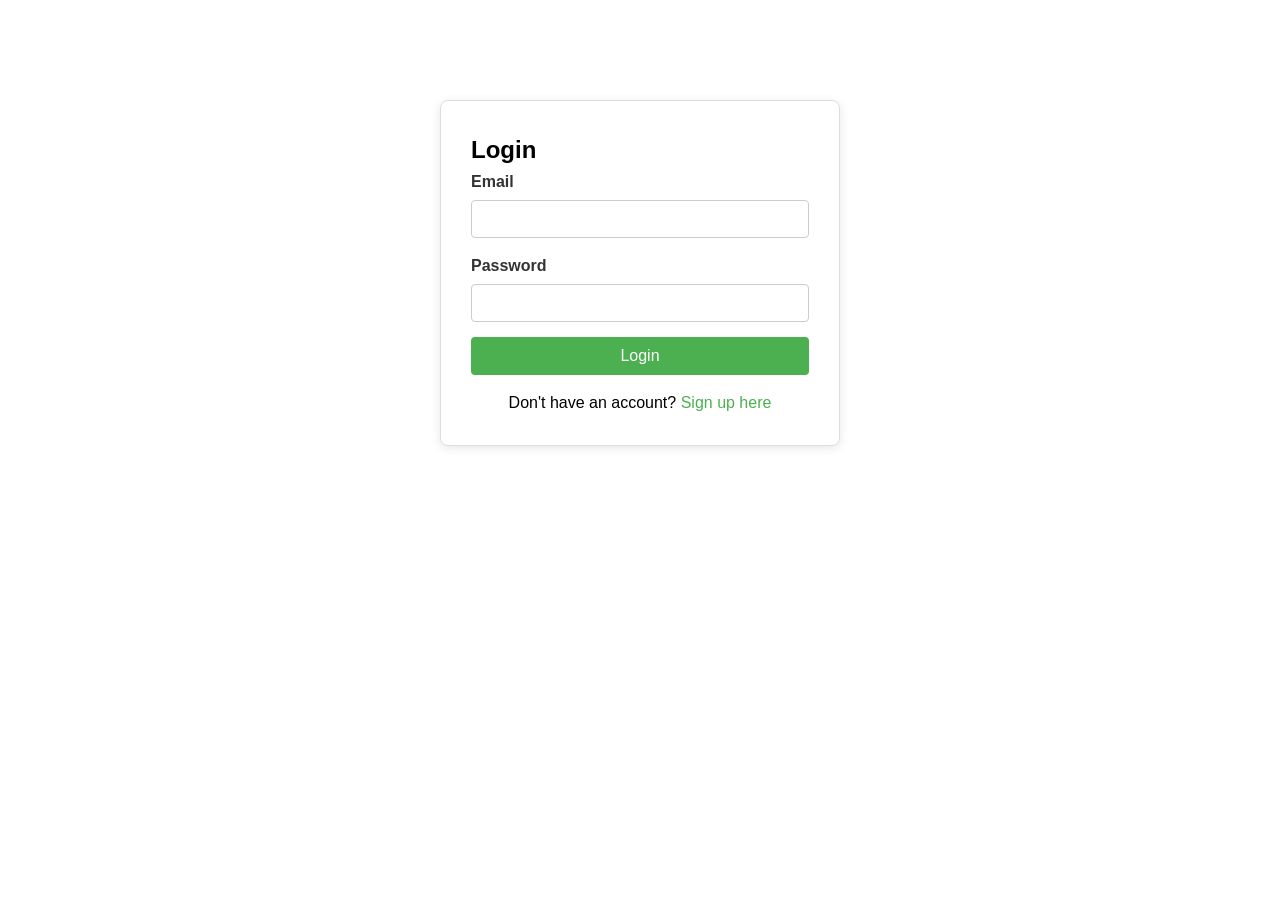
==== restaurant.html @ d6818964 "Add files via upload" ====
<!DOCTYPE html>
<html lang="en">
<head>
    <meta charset="UTF-8">
    <meta name="viewport" content="width=device-width, initial-scale=1.0">
    <title>Havenstone Hotel - Restaurant Reservations</title>
    <link rel="stylesheet" href="styles.css">
    <!-- Google Analytics -->
    <script async src="https://www.googletagmanager.com/gtag/js?id=G-F0HEQLY7K7"></script>
    <script>
      window.dataLayer = window.dataLayer || [];
      function gtag(){dataLayer.push(arguments);}
      gtag('js', new Date());
      gtag('config', 'G-F0HEQLY7K7');
    </script>
</head>
<body>
    <header id="header" >
        <a class="global-logo" href="/">
            <svg xmlns="http://www.w3.org/2000/svg" viewBox="0 0 360 360" width="43" height="43" focusable="false" aria-hidden="true"><path fill="#005A9C" d="M306.8 149.604c-6.578-5.221-16.182-4.111-21.404 2.467-6.468 8.155-12.342 13.063-19.039 15.92-12.35 5.255-22.82 3.034-32.941-6.994-9.918-9.824-19.582-20.53-28.957-30.906-4.586-5.078-9.18-10.164-13.834-15.19-7.952-8.588-15.945-17.14-23.93-25.703l-.704-.754c-17.37-18.59-35.323-37.815-52.641-57.126C99.617 16.001 78.4 8.414 57.987 11.482c-20.862 3.12-37.73 16.471-47.504 37.587-9.418 20.336-6.23 43.444 8.307 60.304 25.575 29.66 47.149 54.184 72.418 77.25 10.333 9.426 22.837 14.444 36.154 14.512 8.638.043 21.658-.932 34.941-9.875 5.816-3.916 11.232-7.943 13.614-14.089 2.425-6.29.161-13.52-5.518-17.598-5.51-3.967-12.74-3.687-17.996.678-.662.551-1.382 1.187-2.17 1.874-8.257 7.23-18.531 16.233-39.478 1.195-19.19-13.784-34.05-31.848-51.267-52.768-5.612-6.816-11.419-13.869-17.624-21.074-6.629-7.689-8.061-18.268-3.738-27.618 3.772-8.137 11.054-18.259 24.38-20.25 10.095-1.518 21.412 2.517 28.168 10.044 17.462 19.48 35.552 38.858 53.048 57.583a7980 7980 0 0 1 24.55 26.364c4.568 4.933 9.078 9.926 13.655 14.995 9.613 10.639 19.548 21.633 30.042 32.034 18.946 18.776 42.495 23.532 66.34 13.385 11.453-4.891 21.294-12.834 30.958-25.015 5.213-6.57 4.111-16.166-2.467-21.396"></path><path fill="#005A9C" d="M330.636 64.983c9.85-4.67 17.598-13.461 18.336-24.125 1.873-18.513-13.368-36.23-35.79-38.968-13.766-1.746-26.54 2.331-35.594 9.833-4.84 4.027-6.146 11.478-1.95 16.734 4.586 5.467 9.876 6.425 18.53 1.67 3.103-1.764 7.766-3.23 12.894-2.874 9.672.67 12.444 9.384 12.173 13.342-.043.585.017 14.08-13.605 13.14l-5.138-.356c-5.721-.39-11.443 4.958-11.867 11.078-.458 6.511 4.306 12.199 10.231 12.614l6.316.433c17.378 1.203 15.563 15.953 15.199 18.31-.34 6.781-11.224 18.284-30.636 5.204-6.586-4.433-53.565-63.44-53.565-63.44-22.26-28.78-60.084-33.849-89.931-12.046a15.15 15.15 0 0 0-6.07 9.96 15.16 15.16 0 0 0 2.756 11.325 15.15 15.15 0 0 0 9.952 6.07 15.11 15.11 0 0 0 11.333-2.755c20.361-14.877 38.51-6.01 47.843 6.06 0 0 50.438 64.874 63.424 71.749 8.426 4.459 17.225 7.036 26.168 7.655 27.449 1.898 44.165-13.224 48.675-33.942 2.958-13.58-5.824-30.55-19.684-36.67M7.656 245.622h18.688q2.971.002 4.884 1.359c1.913 1.357 2.135 2.092 2.59 3.567l16.65 65.151q1.442 5.099 2.718 11.807c.451-2.208.903-4.316 1.359-6.332q.676-3.011 1.614-5.56l19.706-65.066c.452-1.305 1.328-2.448 2.633-3.444q1.952-1.482 4.672-1.482h6.54q2.971.002 4.8 1.312 1.825 1.32 2.59 3.614l19.707 65.151a63 63 0 0 1 1.572 5.398c.479 1.946.946 4 1.401 6.154q.593-3.231 1.232-6.115c.64-2.884.861-3.707 1.317-5.352l16.648-65.236c.394-1.305 1.26-2.448 2.591-3.444q1.992-1.482 4.715-1.482h17.498l-33.468 112.803h-20.216l-22.34-75.004a40 40 0 0 1-.977-3.228 86 86 0 0 1-.892-3.737c-.285 1.305-.594 2.548-.934 3.737s-.652 2.263-.934 3.228l-22.765 75.004H41.124zM212.198 244.348q7.813 0 14.058 2.293c4.162 1.529 7.687 3.614 10.575 6.24 2.888 2.64 5.108 5.721 6.668 9.266 1.556 3.537 2.336 7.313 2.336 11.336q0 5.35-1.147 9.428c-1.147 4.078-1.884 5.097-3.355 7.136a20.6 20.6 0 0 1-5.436 5.181c-2.155 1.413-4.587 2.58-7.305 3.483 12.853 4.363 19.282 13.05 19.282 26.077 0 5.722-1.035 10.75-3.1 15.073-2.07 4.34-4.842 7.977-8.325 10.92s-7.533 5.15-12.147 6.625c-4.618 1.475-9.47 2.208-14.567 2.208q-8.073-.002-14.228-1.868-6.161-1.865-10.788-5.653-4.632-3.776-7.985-9.382-3.358-5.607-5.733-12.996l9.004-3.823q3.565-1.447 6.668-.718c2.065.479 3.525 1.599 4.374 3.352a57 57 0 0 0 3.228 5.39 22.8 22.8 0 0 0 3.865 4.417q2.165 1.92 4.97 3.019c2.804 1.099 4.018 1.104 6.455 1.104q4.5 0 7.857-1.483 3.352-1.495 5.564-3.907a16.4 16.4 0 0 0 3.312-5.483c.734-2.038 1.105-4.077 1.105-6.115 0-2.603-.244-4.981-.722-7.136q-.725-3.23-3.228-5.52-2.507-2.295-7.348-3.568c-4.84-1.273-7.618-1.275-13.166-1.275v-14.525q6.963-.08 11.425-1.274c4.462-1.194 5.309-1.915 7.008-3.351 1.699-1.452 2.857-3.159 3.482-5.143q.934-2.977.935-6.626c0-5.15-1.29-9.034-3.865-11.637q-3.87-3.905-10.83-3.907c-4.135 0-7.591 1.158-10.363 3.483-2.776 2.324-4.703 5.181-5.776 8.579q-1.362 3.902-3.61 5.096-2.254 1.194-6.414.51l-10.787-1.869c.791-5.49 2.293-10.293 4.502-14.401 2.208-4.1 4.98-7.53 8.324-10.27q5.009-4.125 11.425-6.21c4.274-1.382 8.876-2.077 13.803-2.077M335.38 331.074q1.785.001 3.058 1.359l8.919 9.598c-4.077 5.722-9.19 10.078-15.332 13.082q-9.22 4.503-21.873 4.501c-7.645 0-14.525-1.428-20.64-4.293-6.117-2.857-11.314-6.85-15.588-11.97-4.278-5.127-7.56-11.212-9.853-18.27-2.294-7.042-3.44-14.764-3.44-23.142 0-8.44 1.231-16.178 3.695-23.236 2.463-7.043 5.93-13.12 10.405-18.216 4.471-5.097 9.823-9.058 16.054-11.892q9.343-4.25 20.556-4.248c7.587 0 14.298 1.344 20.132 4.04q8.746 4.03 14.61 10.656l-7.475 10.447c-.51.626-1.093 1.19-1.741 1.7q-.978.764-2.761.764c-1.783 0-2.336-.456-3.44-1.36s-2.464-1.899-4.078-2.972-3.64-2.07-6.073-2.973q-3.655-1.358-9.344-1.36-6.202 0-11.297 2.595c-3.398 1.722-6.317 4.247-8.749 7.552-2.436 3.32-4.32 7.367-5.649 12.155-1.332 4.78-1.996 10.232-1.996 16.348 0 6.17.734 11.668 2.209 16.478q2.206 7.215 5.988 12.193c2.517 3.306 5.479 5.83 8.877 7.553q5.096 2.594 10.957 2.594c2.32 0 4.417-.123 6.286-.386a21.2 21.2 0 0 0 5.224-1.359 21.5 21.5 0 0 0 4.544-2.502q2.12-1.53 4.247-3.822a11 11 0 0 1 1.742-1.15 3.9 3.9 0 0 1 1.826-.464"></path></svg>
            <span><span class="visuallyhidden">HAVENSTONE</span> HOTEL </span>
        </a>
        <nav>
            <button class="hamburger" id="hamburger" aria-label="Toggle menu" aria-expanded="false">
                <span class="bar"></span>
                <span class="bar"></span>
                <span class="bar"></span>
            </button>
            <div class="nav-links" id="nav-links">
                <ul>
                    <li><a href="/">Home</a></li>
                    <li><a href="about.html">About Us</a></li>
                    <li class="dropdown">
                        <a href="#services">Services</a>
                        <ul class="dropdown-menu">
                            <li><a href="roombooking.html">Room Booking</a></li>
                            <li><a href="restaurant.html">Restaurant Reservations</a></li>
                            <li><a href="spa.html">Spa and Wellness</a></li>
                            <li><a href="events.html">Event Hosting</a></li>
                        </ul>
                    </li>
                    <li><a href="contact.html">Contact</a></li>
                </ul>
            </div>
            <div id="auth-links">
                <a href="login.html" id="loginLink" class="auth-btn">Login</a>
                <a href="signup.html" id="signupLink" class="auth-btn">Sign Up</a>
                <a href="profile.html" id="profileLink" class="auth-btn" style="display: none;"><i class="la la-user"></i> Profile</a>
                <a href="#" id="logoutLink" class="auth-btn" style="display: none;">Logout</a>
            </div>
        </nav>
        

    </header>
    <section class="restaurant-hero">
        <h1>Experience Culinary Excellence at Havenstone Hotel</h1>
        <p>Reserve your table today and indulge in our exquisite dining experience.</p>
        <a href="#reservation-form" class="btn">Make a Reservation</a>
    </section>

    <!-- Chef's Table Spotlight -->
    <section class="chefs-table">
        <div class="chefs-table-inner">
            <div class="chefs-table-content">
                <span class="chefs-table-badge">Limited Seats</span>
                <h2>The Chef's Table Experience</h2>
                <p>An exclusive 6-seat dining counter steps from our open kitchen. Watch Head Chef Marcus Laurent craft a bespoke 7-course tasting menu paired with hand-selected wines — every evening at 7:30 PM.</p>
                <ul class="chefs-table-highlights">
                    <li><strong>7-Course</strong> Tasting Menu</li>
                    <li><strong>Sommelier</strong> Wine Pairing</li>
                    <li><strong>Meet the Chef</strong> Kitchen Tour</li>
                    <li><strong>6 Seats</strong> Per Evening</li>
                </ul>
                <div class="chefs-table-footer">
                    <span class="chefs-table-price">£125 <small>per person</small></span>
                    <a href="#reservation-form" class="btn-chefs-table">Book Chef's Table</a>
                </div>
            </div>
            <div class="chefs-table-visual">
                <div class="chefs-table-graphic">
                    <span class="chefs-graphic-icon">👨‍🍳</span>
                    <span class="chefs-graphic-text">Chef's Table</span>
                    <span class="chefs-graphic-sub">Nightly at 7:30 PM</span>
                </div>
            </div>
        </div>
    </section>

    <!-- Occasion Selector -->
    <section class="occasion-section">
        <h2>Celebrating Something Special?</h2>
        <p class="occasion-subtitle">Select your occasion and we'll make it unforgettable.</p>

        <div class="occasion-grid">
            <label class="occasion-option">
                <input type="radio" name="occasion" value="birthday">
                <div class="occasion-card">
                    <span class="occasion-icon">🎂</span>
                    <strong>Birthday</strong>
                    <ul class="occasion-perks">
                        <li>Complimentary dessert</li>
                        <li>Balloon table décor</li>
                        <li>Photo keepsake</li>
                    </ul>
                </div>
            </label>

            <label class="occasion-option">
                <input type="radio" name="occasion" value="anniversary">
                <div class="occasion-card">
                    <span class="occasion-icon">💍</span>
                    <strong>Anniversary</strong>
                    <ul class="occasion-perks">
                        <li>Rose petal table setup</li>
                        <li>Sparkling welcome drink</li>
                        <li>Window-side seating</li>
                    </ul>
                </div>
            </label>

            <label class="occasion-option">
                <input type="radio" name="occasion" value="business">
                <div class="occasion-card">
                    <span class="occasion-icon">💼</span>
                    <strong>Business Dinner</strong>
                    <ul class="occasion-perks">
                        <li>Private corner table</li>
                        <li>Priority service</li>
                        <li>Pre-set menu option</li>
                    </ul>
                </div>
            </label>

            <label class="occasion-option">
                <input type="radio" name="occasion" value="date-night">
                <div class="occasion-card">
                    <span class="occasion-icon">🕯️</span>
                    <strong>Date Night</strong>
                    <ul class="occasion-perks">
                        <li>Candlelit ambiance</li>
                        <li>Curated wine pairing</li>
                        <li>Complimentary petit fours</li>
                    </ul>
                </div>
            </label>
        </div>
    </section>

    <!-- Reservation Form -->
    <section class="reservation-section" id="reservation-form">
        <div class="reservation-container">
            <div class="reservation-form-card">
                <div class="form-header">
                    <h2>Reserve Your Table</h2>
                    <p>Fill in the details below to complete your booking.</p>
                </div>

                <!-- Occasion confirmation banner (hidden by default) -->
                <div class="occasion-banner" id="occasionBanner">
                    <span id="occasionBannerIcon"></span>
                    <span id="occasionBannerText"></span>
                    <button type="button" class="occasion-banner-clear" id="clearOccasion" title="Remove occasion">✕</button>
                </div>

                <form id="restaurantForm">
                    <input type="hidden" name="occasion" id="occasionInput" value="">

                    <div class="form-row">
                        <div class="form-group">
                            <label for="fullName">Full Name</label>
                            <input type="text" id="fullName" name="fullName" placeholder="John Doe" required>
                        </div>
                        <div class="form-group">
                            <label for="email">Email</label>
                            <input type="email" id="email" name="email" placeholder="john@example.com" required>
                        </div>
                    </div>

                    <div class="form-row">
                        <div class="form-group">
                            <label for="phone">Phone</label>
                            <input type="tel" id="phone" name="phone" placeholder="+1 234 567 8900" required>
                        </div>
                        <div class="form-group">
                            <label for="guests">Number of Guests</label>
                            <input type="number" id="guests" name="guests" min="1" max="20" value="2" required>
                        </div>
                    </div>

                    <div class="form-row">
                        <div class="form-group">
                            <label for="resDate">Date</label>
                            <input type="date" id="resDate" name="resDate" required>
                        </div>
                        <div class="form-group">
                            <label for="resTime">Preferred Time</label>
                            <select id="resTime" name="resTime" required>
                                <option value="">Select a time</option>
                                <option value="11:30">11:30 AM</option>
                                <option value="12:00">12:00 PM</option>
                                <option value="12:30">12:30 PM</option>
                                <option value="13:00">1:00 PM</option>
                                <option value="18:00">6:00 PM</option>
                                <option value="18:30">6:30 PM</option>
                                <option value="19:00">7:00 PM</option>
                                <option value="19:30">7:30 PM</option>
                                <option value="20:00">8:00 PM</option>
                                <option value="20:30">8:30 PM</option>
                                <option value="21:00">9:00 PM</option>
                            </select>
                        </div>
                    </div>

                    <div class="form-group">
                        <label for="specialRequests">Special Requests</label>
                        <textarea id="specialRequests" name="specialRequests" rows="3" placeholder="Any dietary needs, seating preferences, etc."></textarea>
                    </div>

                    <button type="submit" class="btn-reserve">Confirm Reservation</button>
                </form>
            </div>
        </div>
    </section>

    <!-- Confirmation modal -->
    <div class="confirmation-overlay" id="confirmationOverlay">
        <div class="confirmation-modal">
            <span class="confirmation-icon">✓</span>
            <h3>Reservation Confirmed!</h3>
            <p id="confirmationMessage"></p>
            <button type="button" class="btn-reserve" id="closeConfirmation">Done</button>
        </div>
    </div>

    <script>
    (function () {
        const occasionRadios = document.querySelectorAll('input[name="occasion"]');
        const occasionInput = document.getElementById('occasionInput');
        const banner = document.getElementById('occasionBanner');
        const bannerIcon = document.getElementById('occasionBannerIcon');
        const bannerText = document.getElementById('occasionBannerText');
        const clearBtn = document.getElementById('clearOccasion');
        const form = document.getElementById('restaurantForm');
        const overlay = document.getElementById('confirmationOverlay');
        const confirmMsg = document.getElementById('confirmationMessage');
        const closeBtn = document.getElementById('closeConfirmation');

        const occasionData = {
            birthday:    { icon: '🎂', label: 'Birthday', perks: 'Complimentary dessert, balloon décor & photo keepsake' },
            anniversary: { icon: '💍', label: 'Anniversary', perks: 'Rose petal setup, sparkling drink & window-side seating' },
            business:    { icon: '💼', label: 'Business Dinner', perks: 'Private corner table, priority service & pre-set menu' },
            'date-night':{ icon: '🕯️', label: 'Date Night', perks: 'Candlelit ambiance, wine pairing & petit fours' }
        };

        function showBanner(value) {
            const data = occasionData[value];
            if (!data) return;
            occasionInput.value = value;
            bannerIcon.textContent = data.icon;
            bannerText.textContent = data.label + ' — ' + data.perks;
            banner.classList.add('visible');
        }

        function clearOccasion() {
            occasionInput.value = '';
            banner.classList.remove('visible');
            occasionRadios.forEach(r => r.checked = false);
        }

        occasionRadios.forEach(radio => {
            radio.addEventListener('change', function () {
                showBanner(this.value);
                document.getElementById('reservation-form').scrollIntoView({ behavior: 'smooth' });
            });
        });

        clearBtn.addEventListener('click', clearOccasion);

        // Set min date to today
        const dateInput = document.getElementById('resDate');
        const today = new Date().toISOString().split('T')[0];
        dateInput.setAttribute('min', today);

        form.addEventListener('submit', function (e) {
            e.preventDefault();

            const name = document.getElementById('fullName').value;
            const date = document.getElementById('resDate').value;
            const time = document.getElementById('resTime');
            const timeText = time.options[time.selectedIndex].text;
            const guests = document.getElementById('guests').value;
            const occasion = occasionInput.value;

            let msg = name + ', your table for ' + guests + ' on ' + date + ' at ' + timeText + ' is confirmed.';
            if (occasion && occasionData[occasion]) {
                msg += ' ' + occasionData[occasion].label + ' perks will be prepared for you!';
            }

            confirmMsg.textContent = msg;
            overlay.classList.add('visible');
        });

        closeBtn.addEventListener('click', function () {
            overlay.classList.remove('visible');
            form.reset();
            clearOccasion();
        });
    })();
    </script>
    <script src="nav.js"></script>
    <script src="auth.js"></script>
    <script src="protected.js"></script>

    
    
</body>

</html>
---- styles.css ----
*,nav ul{padding:0}*,header h1{margin:0}#about-hero,#hero{height:60vh;background-size:cover;width:100%}#awards,#cta-banner,#our-values,header{background-color:#282525;text-align:center}#meet-team,#our-story{background-color:#f9f9f9}#about-hero,#awards,#cta-banner,#location h2,#meet-team,#offers h2,#our-values,#testimonials,.offer-card,.team-card,header{text-align:center}#testimonials,#userProfile{background-color:#f5f5f5}*,.testimonial-slide{box-sizing:border-box}body{font-family:Arial,sans-serif;line-height:1.6}header{color:#fff;padding:1rem 2rem;display:flex;align-items:center}.global-logo,.nav-links{display:flex;align-items:center}.global-logo{gap:8px;text-decoration:none;color:#fff;white-space:nowrap}.global-logo span{font-size:1.1rem;font-weight:700}header nav{flex:1;display:flex;align-items:center}.nav-links{flex:1}.global-container,nav ul{display:flex;align-items:center}nav ul{list-style:none}nav ul li{display:inline;margin:0 3rem}nav ul li a{color:#f0e9e9;text-decoration:none}.nav ul li .active,nav ul li a:hover{color:#abdc7a}footer .follow i:hover,footer h4{color:#5be39d}.global-container{gap:10px;max-width:1200px;margin:0 auto;padding:0 20px}.global-container .logo{font-size:1.5rem;font-weight:700;color:#abdc7a}.dropdown{position:relative}.dropdown-menu{display:none;position:absolute;top:100%;left:0;background-color:#262525;min-width:200px;padding:.5rem 0;z-index:1000}#about-hero,.award-card,.booking-form-card,.gallery-carousel,.gallery-slide,.offer-card,.policy-section,.policy-section ul li,.testimonial-card{position:relative}#userProfile,.section-p1{padding:40px 80px}.dropdown-menu li{display:block;margin:0}#hero h1,.contact-info h2,.testimonial-card .stars,section h2,section p{margin-bottom:1rem}.dropdown-menu li a{display:block;padding:.5rem 1rem;white-space:nowrap}.dropdown-menu li a:hover{background-color:#555}.dropdown:hover .dropdown-menu{display:block}section{padding:2rem}#location,.contact-section{padding:60px 80px}section ul{list-style:disc;padding-left:2rem}section ul li{margin-bottom:.5rem}.nav-links #auth-links{display:flex;gap:10px;margin-left:auto}#auth-links{display:flex;gap:4px;align-items:center}#hero{background-image:url('https://images.unsplash.com/photo-1542314831-068cd1dbfeeb?auto=format&fit=crop&w=1920&q=80');background-position:top 35% left 20%;padding:0 80px;display:flex;flex-direction:column;align-items:flex-start;justify-content:center}#hero h1{font-size:3rem;color:#fff}#hero p{font-size:1.5rem;color:#fff;max-width:600px}#video-container{display:flex;justify-content:center;margin-top:20px}.contact-container{display:flex;gap:40px;max-width:1100px;margin:0 auto}.booking-hero,.contact-hero,.policy-hero,.restaurant-hero{background:linear-gradient(135deg,#282525 60%,#abdc7a 100%);padding:80px 40px 60px;text-align:center;color:#fff}.booking-form-card .form-row .form-group,.contact-info,.reservation-form-card .form-row .form-group,.story-text{flex:1}.contact-info h2{font-size:2rem;color:#282525}.contact-info>p{color:#555;margin-bottom:2rem}.info-item{margin-bottom:1.5rem}.attractions ul li,.form-group,.profile-form .form-group{margin-bottom:1.2rem}.info-item h4{color:#282525;margin-bottom:.25rem}.info-item p{color:#555}.contact-form{flex:1;background:#fff;padding:2rem;border-radius:8px;box-shadow:0 2px 10px rgba(0,0,0,.1)}.contact-form h2{font-size:1.5rem;margin-bottom:1.5rem;color:#282525}.form-group label,.profile-form .form-group label{display:block;margin-bottom:.4rem;font-weight:700;color:#333}.form-group input,.form-group textarea,.profile-form .form-group input{width:100%;padding:.7rem;border:1px solid #ccc;border-radius:4px;font-size:1rem;font-family:inherit}.attractions ul,.policy-section ul{padding:0;list-style:none}.form-group input:focus,.form-group textarea:focus{outline:0;border-color:#abdc7a}.btn-submit{background-color:#abdc7a;color:#282525;border:none;padding:.75rem 2rem;font-size:1rem;font-weight:700;border-radius:4px;cursor:pointer;width:100%}.map-wrapper,.offer-card{border-radius:8px;box-shadow:0 2px 10px rgba(0,0,0,.1)}.auth-btn:hover,.btn-submit:hover,.profile-btn:hover{background-color:#96c76a}#location{background-color:#9cde6f;margin-top:20px}#location h2,#offers h2{font-size:2rem;margin-bottom:2rem;color:#282525}.location-container{display:flex;gap:30px;max-width:1100px;margin:0 auto}.map-wrapper{flex:1.2;overflow:hidden}.attractions{flex:0.8}.attractions h3{font-size:1.4rem;margin-bottom:1rem;color:#282525}.attractions ul li{display:flex;align-items:flex-start;gap:12px}.attractions ul li i{font-size:1.5rem;color:#abdc7a;margin-top:2px}.attractions ul li strong{display:block;color:#282525;margin-bottom:2px}.attractions ul li p{color:#555;font-size:.9rem;margin:0}.awards-grid,.offers-grid,.testimonials-grid,.values-grid{display:flex;gap:24px;max-width:1100px;margin:0 auto}.offer-card{flex:1;background:#fff;padding:2rem 1.5rem}.offer-badge{display:inline-block;background:#abdc7a;color:#282525;font-weight:700;font-size:.85rem;padding:4px 12px;border-radius:20px;margin-bottom:1rem}.cta-btn,.offer-btn,.restaurant-hero .btn{display:inline-block;border-radius:4px;text-decoration:none;font-weight:700}.offer-card h3{font-size:1.3rem;margin-bottom:.5rem;color:#282525}.offer-card p{color:#555;font-size:.95rem;margin-bottom:1.5rem}.offer-btn{background:#282525;color:#fff;padding:.6rem 1.5rem}.btn-event-enquire:hover,.counter-btn:hover,.offer-btn:hover,.policy-btn:hover{background:#abdc7a;color:#282525}#cta-banner{color:#fff;padding:60px 20px;margin-top:20px}#cta-banner h2{font-size:2.2rem;margin-bottom:1rem}#cta-banner p{font-size:1.1rem;max-width:600px;margin:0 auto 1.5rem;color:#ccc}.cta-btn,.restaurant-hero .btn{background:#abdc7a;color:#282525;padding:.8rem 2.5rem;font-size:1.1rem}.story-image,.team-card,.value-card{border-radius:12px}.cta-btn:hover,.restaurant-hero .btn:hover{background:#96c76a}#about-hero{background-image:url('https://images.unsplash.com/photo-1566073771259-6a8506099945?auto=format&fit=crop&w=1920&q=80');background-position:center;display:flex;flex-direction:column;align-items:center;justify-content:center}#about-hero::before{content:'';position:absolute;top:0;left:0;width:100%;height:100%;background:rgba(0,0,0,.5)}#about-hero h1,#about-hero p{position:relative;z-index:1;color:#fff}#about-hero h1{font-size:3rem;margin-bottom:1rem}#about-hero p{font-size:1.3rem;max-width:600px}.chefs-table-inner,.story-container{display:flex;gap:40px;max-width:1100px;margin:0 auto;align-items:center}.story-text h2{font-size:2rem;color:#282525;margin-bottom:1rem}.story-text h3{font-size:1.2rem;color:#282525;margin-top:1.5rem;margin-bottom:.5rem}.story-text p{color:#555;line-height:1.8}.story-image{flex:1;overflow:hidden;box-shadow:0 4px 20px rgba(0,0,0,.1)}.team-card,.testimonial-card{box-shadow:0 4px 16px rgba(0,0,0,.08)}.story-image img{width:100%;height:100%;object-fit:cover;display:block}#awards,#our-values{padding:60px 80px;color:#fff}#our-values h2{font-size:2rem;margin-bottom:2.5rem}.value-card{flex:1;background:#333;padding:2rem 1.5rem;transition:transform .3s}.award-card:hover,.team-card:hover,.value-card:hover{transform:translateY(-6px)}.value-card i{font-size:2.5rem;color:#abdc7a;margin-bottom:1rem}.value-card h3{font-size:1.2rem;margin-bottom:.75rem;color:#fff}.value-card p{color:#ccc;font-size:.95rem;line-height:1.7}#meet-team h2,#testimonials h2{font-size:2rem;color:#282525;margin-bottom:.5rem}.section-subtitle{color:#777;font-size:1.05rem;margin-bottom:2.5rem}.team-grid{display:flex;gap:30px;max-width:1100px;margin:0 auto;justify-content:center}.auth-btn,.award-year,.policy-btn{display:inline-block}.award-card,.team-card{flex:1;padding:2rem 1.5rem;transition:transform .3s}.team-card{max-width:340px;background:#fff}.team-card img{width:140px;height:140px;border-radius:50%;object-fit:cover;margin-bottom:1.2rem;border:4px solid #abdc7a}.team-card h3{font-size:1.2rem;color:#282525;margin-bottom:.25rem}.team-card span{display:block;color:#abdc7a;font-weight:700;font-size:.9rem;margin-bottom:1rem}.team-card p{color:#555;font-size:.95rem;line-height:1.7}#awards h2{font-size:2rem;margin-bottom:.5rem}#awards .section-subtitle{color:#aaa}.award-card{background:#333;border-radius:12px}.award-card i{font-size:2.5rem;color:#f5c518;margin-bottom:1rem}.award-card h3{font-size:1.15rem;color:#fff;margin-bottom:.75rem}.award-card p{color:#ccc;font-size:.9rem;line-height:1.6;margin-bottom:1rem}.award-year{background:#abdc7a;color:#282525;font-weight:700;font-size:.8rem;padding:4px 12px;border-radius:20px}.testimonial-card{flex:1;background:#fff;text-align:left}.testimonial-card .stars i{color:#f5c518;font-size:1.2rem}.testimonial-card p{color:#555;font-size:.95rem;line-height:1.8;font-style:italic;margin-bottom:1.5rem}.testimonial-author{border-top:1px solid #eee;padding-top:1rem}.booking-hero h1,.policy-hero h1,.restaurant-hero h1{font-size:2.6rem;margin-bottom:.5rem}.booking-hero p,.policy-hero p{font-size:1.15rem;color:#d4d4d4;max-width:520px;margin:0 auto}.booking-section,.policy-content{padding:60px 20px;background:#f5f5f5}.policy-container{max-width:820px;margin:0 auto}.policy-updated{text-align:center;color:#777;font-size:.95rem;margin-bottom:2.5rem}.policy-updated i{margin-right:4px}.policy-section{background:#fff;border-radius:12px;padding:2rem 2.5rem;margin-bottom:1.5rem;box-shadow:0 2px 10px rgba(0,0,0,.06)}.profile-card,.profile-form{box-shadow:0 2px 10px rgba(0,0,0,.1)}.policy-icon{margin-bottom:.75rem}.policy-icon i{font-size:1.8rem;color:#abdc7a}.policy-section h2{font-size:1.3rem;color:#282525;margin-bottom:1rem}.policy-section p{color:#555;line-height:1.8;margin-bottom:.75rem}.policy-section ul{margin-bottom:1rem}.policy-section ul li{padding-left:1.5rem;margin-bottom:.6rem;color:#555;line-height:1.7}.policy-section ul li::before{content:'';position:absolute;left:0;top:10px;width:8px;height:8px;background:#abdc7a;border-radius:50%}.policy-section a{color:#abdc7a;font-weight:700;text-decoration:none}.policy-section a:hover{text-decoration:underline}.policy-contact .contact-details{background:#f9f9f9;border-radius:8px;padding:1.5rem;margin:1rem 0 1.5rem}.auth-btn.cancel,.profile-btn.cancel{background-color:#999}.policy-contact .contact-details p{margin-bottom:.5rem;color:#333}.policy-contact .contact-details i{color:#abdc7a;margin-right:6px;width:20px;text-align:center}.policy-btn{background:#282525;color:#fff;text-decoration:none;padding:.75rem 2rem;border-radius:6px;font-weight:700;transition:background .3s}.auth-btn,.profile-btn{border-radius:4px;transition:background-color .3s;text-decoration:none;font-weight:700;cursor:pointer}#auth-links{display:flex;gap:10px;align-items:center}.auth-btn{padding:.5rem 1rem;background-color:#abdc7a;color:#282525;border:none}.auth-btn.cancel:hover,.profile-btn.cancel:hover{background-color:#777}#updateMessage,.message.error,.message.success{padding:1rem;margin-top:1rem}.profile-container{max-width:900px;margin:0 auto}.profile-container h2{color:#282525;font-size:2rem;margin-bottom:2rem}.profile-card{background:#fff;border-radius:8px;padding:2rem;margin-bottom:2rem}.profile-card h3,.profile-form h3{color:#282525;font-size:1.3rem;margin-bottom:1.5rem}.profile-info{display:grid;grid-template-columns:1fr 1fr;gap:1.5rem;margin-bottom:1.5rem}.profile-info p{color:#555;font-size:1rem}.profile-info strong{color:#282525;display:block;margin-bottom:.3rem}.profile-btn{display:inline-block;padding:.75rem 1.5rem;background-color:#abdc7a;color:#282525;border:none}.profile-btn.cancel{margin-left:.5rem}.profile-form{background:#fff;border-radius:8px;padding:2rem}.profile-form .form-group input:focus{outline:0;border-color:#abdc7a;box-shadow:0 0 5px rgba(172,220,122,.3)}#updateMessage{border-radius:4px;text-align:center;display:none}#updateMessage.success,.message.success{background-color:#d4edda;color:#155724;border:1px solid #c3e6cb}#updateMessage.success{display:block}#updateMessage.error{display:block;background-color:#f8d7da;color:#721c24;border:1px solid #f5c6cb}.message.success{border-radius:4px}.message.error{background-color:#f8d7da;color:#721c24;border:1px solid #f5c6cb;border-radius:4px}footer{display:flex;flex-wrap:wrap;justify-content:center;background-color:#252523;margin-top:2rem;gap:7rem;align-items:flex-start}footer .col{display:flex;flex-direction:column;align-items:flex-start}footer h4{font-size:17px;margin:0 0 8px}footer p{font-size:13px;margin:0 0 8px;color:#fff}footer a{font-size:17px;text-decoration:none;color:#fff;margin-bottom:10px}footer .follow{margin-top:20px}footer .follow i{color:#a6e6e8;cursor:pointer;font-size:25px}footer .copyright{width:100%;display:flex;font-size:14px;justify-content:center;margin-bottom:0}.booking-container,.reservation-container{max-width:720px;margin:0 auto}.booking-form-card{background:#fff;border-radius:16px;box-shadow:0 8px 30px rgba(0,0,0,.08);padding:2.5rem 2.5rem 2rem;margin-top:-50px;z-index:1}.form-header,.reservation-form-card .form-header{text-align:center;margin-bottom:2rem}.form-header h2,.reservation-form-card .form-header h2{font-size:1.7rem;color:#282525;margin-bottom:.3rem}.form-header p,.reservation-form-card .form-header p{color:#777;font-size:.95rem}.booking-form-card .form-row,.reservation-form-card .form-row{display:flex;gap:20px;margin-bottom:0}.booking-form-card .form-group,.reservation-form-card .form-group{margin-bottom:1.4rem}.booking-form-card .form-group label,.reservation-form-card .form-group label{display:block;margin-bottom:.4rem;font-weight:600;color:#333;font-size:.92rem}.booking-form-card .form-group input[type=date],.booking-form-card .form-group textarea,.reservation-form-card .form-group input,.reservation-form-card .form-group select,.reservation-form-card .form-group textarea{width:100%;padding:.7rem .9rem;border:2px solid #e0e0e0;border-radius:8px;font-size:1rem;font-family:inherit;transition:border-color .2s;background:#fafafa}.booking-form-card .form-group input[type=date]:focus,.booking-form-card .form-group textarea:focus,.reservation-form-card .form-group input:focus,.reservation-form-card .form-group select:focus,.reservation-form-card .form-group textarea:focus{outline:0;border-color:#abdc7a;background:#fff}.counter{display:flex;align-items:center;gap:0;border:2px solid #e0e0e0;border-radius:8px;overflow:hidden;background:#fafafa;width:fit-content}.counter input{width:50px;text-align:center;border:none;font-size:1.05rem;font-weight:600;background:0 0;-moz-appearance:textfield;appearance:textfield}.counter input::-webkit-inner-spin-button,.counter input::-webkit-outer-spin-button{-webkit-appearance:none;margin:0}.counter-btn{width:40px;height:40px;border:none;background:0 0;font-size:1.3rem;color:#282525;cursor:pointer;transition:background .15s;display:flex;align-items:center;justify-content:center}.room-selector{display:flex;gap:14px}.room-option{flex:1;cursor:pointer}.occasion-option input[type=radio],.room-option input[type=radio]{display:none}.room-card{display:flex;flex-direction:column;align-items:center;gap:6px;padding:1.1rem .8rem;border:2px solid #e0e0e0;border-radius:12px;text-align:center;transition:border-color .2s,box-shadow .2s,transform .15s;background:#fafafa}.room-card .room-icon{font-size:2rem}.room-card strong{font-size:.95rem;color:#282525}.room-price{font-size:.82rem;color:#777}.room-option input[type=radio]:checked+.room-card{border-color:#abdc7a;box-shadow:0 0 0 3px rgba(171,220,122,.3);background:#f4ffe6;transform:translateY(-2px)}.booking-summary{background:#f9f9f9;border:1px solid #eaeaea;border-radius:10px;padding:1.2rem 1.4rem;margin-bottom:1.5rem}.summary-row{display:flex;justify-content:space-between;padding:.4rem 0;font-size:.95rem;color:#555}.summary-row.total{border-top:2px solid #e0e0e0;margin-top:.5rem;padding-top:.7rem;font-weight:700;font-size:1.1rem;color:#282525}.filter-btn.active,.filter-btn:hover,.gallery-dot:hover,.spa-btn-secondary:hover,.t-dot:hover{border-color:#abdc7a}.btn-book,.btn-reserve{width:100%;padding:.9rem;background:linear-gradient(135deg,#abdc7a,#82c44e);color:#282525;border:none;border-radius:10px;font-size:1.1rem;font-weight:700;cursor:pointer;transition:transform .15s,box-shadow .2s}.btn-book:hover,.btn-reserve:hover{transform:translateY(-2px);box-shadow:0 6px 20px rgba(130,196,78,.35)}.gallery-section{padding:60px 20px 40px;background:#fff;text-align:center}.amenities-section h2,.faq-section h2,.gallery-section h2,.spa-treatments h2{font-size:2rem;color:#282525;margin-bottom:.3rem}.gallery-subtitle,.treatments-subtitle{color:#777;font-size:1rem;margin-bottom:2rem}.gallery-carousel{max-width:900px;margin:0 auto;display:flex;align-items:center;gap:12px}.gallery-viewport{flex:1;overflow:hidden;border-radius:14px;box-shadow:0 6px 24px rgba(0,0,0,.12)}.gallery-track{display:flex;transition:transform .45s cubic-bezier(.4, 0, .2, 1);touch-action:pan-y;cursor:grab}.gallery-track:active,.testimonials-track:active{cursor:grabbing}.gallery-slide{min-width:100%}.gallery-slide img{width:100%;height:420px;object-fit:cover;display:block}.slide-caption{position:absolute;bottom:0;left:0;right:0;padding:14px 20px;background:linear-gradient(transparent,rgba(0,0,0,.65));color:#fff;font-size:1rem;font-weight:600;text-align:left}.gallery-arrow{width:44px;height:44px;border:none;border-radius:50%;background:#282525;color:#fff;font-size:1.2rem;cursor:pointer;display:flex;align-items:center;justify-content:center;flex-shrink:0;transition:background .2s,transform .15s;box-shadow:0 2px 8px rgba(0,0,0,.15)}.gallery-arrow:hover{background:#abdc7a;color:#282525;transform:scale(1.1)}.gallery-dots{display:flex;justify-content:center;gap:10px;margin-top:1.2rem}.gallery-dot{width:10px;height:10px;border-radius:50%;border:2px solid #ccc;background:0 0;cursor:pointer;padding:0;transition:.25s}.gallery-dot.active,.t-dot.active{background:#abdc7a;border-color:#abdc7a;transform:scale(1.3)}.spa-hero{position:relative;min-height:85vh;background:url('https://images.unsplash.com/photo-1544161515-4ab6ce6db874?w=1600&q=80') center/cover no-repeat;display:flex;align-items:center;justify-content:center}.spa-hero::before{content:'';position:absolute;inset:0;background:linear-gradient(135deg,rgba(20,30,20,.72) 0,rgba(40,37,37,.55) 50%,rgba(80,120,50,.3) 100%)}.spa-hero-overlay{position:relative;z-index:1;text-align:center;max-width:720px;padding:40px 24px}.spa-hero-badge{display:inline-block;background:rgba(171,220,122,.2);border:1px solid rgba(171,220,122,.5);color:#abdc7a;font-size:.85rem;font-weight:600;letter-spacing:2px;text-transform:uppercase;padding:6px 20px;border-radius:30px;margin-bottom:1.5rem}.spa-hero-overlay h1{font-size:3.2rem;color:#fff;line-height:1.15;margin-bottom:1.2rem;letter-spacing:-.5px}.spa-hero-overlay p{font-size:1.1rem;color:rgba(255,255,255,.85);line-height:1.7;margin-bottom:2rem}.spa-hero-actions{display:flex;gap:16px;justify-content:center;flex-wrap:wrap;margin-bottom:2.5rem}.spa-btn-primary,.spa-btn-secondary{display:inline-block;padding:.85rem 2.2rem;font-size:1rem;border-radius:8px;text-decoration:none}.spa-btn-primary{background:linear-gradient(135deg,#abdc7a,#82c44e);color:#282525;font-weight:700;transition:transform .2s,box-shadow .2s}.spa-btn-primary:hover{transform:translateY(-2px);box-shadow:0 6px 20px rgba(130,196,78,.4)}.spa-btn-secondary{background:0 0;color:#fff;font-weight:600;border:2px solid rgba(255,255,255,.4);transition:border-color .2s,background .2s}.spa-btn-secondary:hover{background:rgba(171,220,122,.1);color:#abdc7a}.spa-hero-stats{display:flex;justify-content:center;gap:40px}.spa-stat{display:flex;flex-direction:column;align-items:center}.spa-stat strong{font-size:1.5rem;color:#abdc7a}.spa-stat span{font-size:.82rem;color:rgba(255,255,255,.7);margin-top:2px}.spa-treatments{padding:70px 20px;background:#f9f9f6;text-align:center}.treatments-filter{display:flex;justify-content:center;gap:10px;flex-wrap:wrap;margin-bottom:2.5rem}.filter-btn{background:#fff;border:2px solid #e0e0e0;padding:.5rem 1.4rem;border-radius:30px;font-size:.9rem;font-weight:600;color:#555;cursor:pointer;font-family:inherit;transition:.25s}.filter-btn:hover{color:#282525}.filter-btn.active{background:#abdc7a;color:#282525}.treatments-grid{display:grid;grid-template-columns:repeat(4,1fr);gap:24px;max-width:1140px;margin:0 auto}.treatment-card{background:#fff;border-radius:14px;overflow:hidden;box-shadow:0 2px 14px rgba(0,0,0,.06);transition:transform .3s,box-shadow .3s,opacity .3s;display:flex;flex-direction:column;text-align:left}.treatment-duration,.treatment-tag{border-radius:20px;position:absolute}.treatment-card:hover{transform:translateY(-6px);box-shadow:0 10px 30px rgba(0,0,0,.12)}.treatment-img{position:relative;overflow:hidden}.treatment-img img{width:100%;height:200px;object-fit:cover;display:block;transition:transform .4s}.treatment-card:hover .treatment-img img{transform:scale(1.06)}.treatment-tag{top:12px;left:12px;background:#abdc7a;color:#282525;font-size:.72rem;font-weight:700;text-transform:uppercase;letter-spacing:1px;padding:4px 12px}.treatment-duration{top:12px;right:12px;background:rgba(0,0,0,.55);color:#fff;font-size:.75rem;font-weight:600;padding:4px 10px}.treatment-body{padding:1.2rem 1.2rem 1rem;flex:1;display:flex;flex-direction:column}.treatment-body h3{font-size:1.05rem;color:#282525;margin-bottom:.4rem}.treatment-body p{font-size:.88rem;color:#666;line-height:1.5;flex:1;margin-bottom:1rem}.treatment-footer{display:flex;justify-content:space-between;align-items:center}.treatment-price{font-size:1.3rem;font-weight:700;color:#282525}.treatment-book{display:inline-block;background:#282525;color:#fff;text-decoration:none;padding:.45rem 1.1rem;font-size:.82rem;font-weight:600;border-radius:6px;transition:background .2s,transform .15s}.treatment-book:hover{background:#abdc7a;color:#282525;transform:translateY(-1px)}@media (max-width:900px){.treatments-grid{grid-template-columns:repeat(2,1fr)}}@media (max-width:500px){.treatments-grid{grid-template-columns:1fr;max-width:380px}}.spa-testimonials{padding:70px 20px;background:#282525;text-align:center;overflow:hidden}.spa-testimonials h2{font-size:2rem;color:#fff;margin-bottom:.3rem}.testimonials-subtitle{color:rgba(255,255,255,.6);font-size:1rem;margin-bottom:2.5rem}.testimonials-carousel{position:relative;max-width:680px;margin:0 auto;display:flex;align-items:center;gap:12px}.testimonials-viewport{flex:1;overflow:hidden;border-radius:16px}.testimonials-track{display:flex;transition:transform .5s cubic-bezier(.4, 0, .2, 1);touch-action:pan-y;cursor:grab}.testimonial-slide{min-width:100%;padding:0 8px}.testimonial-card{background:linear-gradient(135deg,#333,#3a3a3a);border-radius:16px;padding:2.2rem 2rem;border:1px solid rgba(171,220,122,.15);transition:border-color .3s}.amenity-item:hover .amenity-icon,.author-avatar{background:linear-gradient(135deg,#abdc7a,#82c44e)}.testimonial-card:hover{border-color:rgba(171,220,122,.4)}.testimonial-stars{font-size:1.3rem;color:#f5c518;margin-bottom:1rem;letter-spacing:3px}.chefs-table-badge,.pricing-popular{letter-spacing:.08em;text-transform:uppercase}.testimonial-text{color:rgba(255,255,255,.85);font-size:1.02rem;line-height:1.75;font-style:italic;margin-bottom:1.5rem}.testimonial-author{display:flex;align-items:center;gap:12px;justify-content:center}.author-avatar{width:44px;height:44px;border-radius:50%;color:#282525;font-weight:700;font-size:.9rem;display:flex;align-items:center;justify-content:center;flex-shrink:0}.testimonial-author strong{display:block;color:#fff;font-size:.95rem}.restaurant-hero p{font-size:1.15rem;color:#d4d4d4;max-width:560px;margin:0 auto 1.5rem}.occasion-section{padding:60px 20px;text-align:center;background:#f5f5f5}.event-showcase h2,.occasion-section h2{font-size:2rem;color:#282525;margin-bottom:.4rem}.amenities-subtitle,.faq-subtitle,.occasion-subtitle{color:#777;font-size:1rem;margin-bottom:2.5rem}.occasion-grid{display:flex;gap:20px;max-width:1100px;margin:0 auto;justify-content:center;flex-wrap:wrap}.occasion-option{flex:1 1 220px;max-width:260px;cursor:pointer}.occasion-card{background:#fff;border:2px solid #e0e0e0;border-radius:14px;padding:2rem 1.2rem 1.5rem;text-align:center;transition:border-color .25s,box-shadow .25s,transform .2s}.occasion-card:hover{border-color:#abdc7a;transform:translateY(-3px);box-shadow:0 6px 20px rgba(0,0,0,.08)}.occasion-option input[type=radio]:checked+.occasion-card{border-color:#abdc7a;box-shadow:0 0 0 3px rgba(171,220,122,.35);background:#f4ffe6;transform:translateY(-3px)}.occasion-icon{font-size:2.4rem;display:block;margin-bottom:.6rem}.occasion-card strong{display:block;font-size:1.1rem;color:#282525;margin-bottom:.8rem}.occasion-perks{list-style:none;padding:0;margin:0;text-align:left}.occasion-perks li{position:relative;padding-left:1.4rem;margin-bottom:.45rem;font-size:.88rem;color:#555}.event-card-features li::before,.occasion-perks li::before{content:"✓";position:absolute;left:0;color:#82c44e;font-weight:700}.chefs-table{padding:60px 20px;background:#282525}.chefs-table-content{flex:1.2}.chefs-table-badge{display:inline-block;background:#abdc7a;color:#282525;font-weight:700;font-size:.8rem;padding:5px 14px;border-radius:20px;margin-bottom:1rem}.chefs-table-content h2{font-size:2rem;color:#fff;margin-bottom:.75rem}.chefs-table-content>p{color:#bbb;font-size:1rem;line-height:1.7;margin-bottom:1.5rem}.chefs-table-highlights{list-style:none;padding:0;display:flex;flex-wrap:wrap;gap:12px;margin-bottom:1.8rem}.chefs-table-highlights li{background:rgba(171,220,122,.1);border:1px solid rgba(171,220,122,.25);border-radius:8px;padding:10px 16px;font-size:.88rem;color:#ddd}.chefs-table-highlights li strong{display:block;color:#abdc7a;font-size:.95rem;margin-bottom:2px}.chefs-table-footer{display:flex;align-items:center;gap:24px}.chefs-table-price{font-size:1.6rem;font-weight:700;color:#fff}.chefs-table-price small,.pricing-price small{font-size:.85rem;font-weight:400;color:#999}.btn-chefs-table{display:inline-block;background:#abdc7a;color:#282525;text-decoration:none;padding:.75rem 2rem;font-size:1rem;font-weight:700;border-radius:8px;transition:transform .15s,box-shadow .2s}.btn-chefs-table:hover{transform:translateY(-2px);box-shadow:0 6px 20px rgba(171,220,122,.3)}.chefs-table-visual{flex:0.8;display:flex;align-items:center;justify-content:center}.chefs-table-graphic{width:260px;height:260px;border-radius:50%;background:linear-gradient(135deg,rgba(171,220,122,.15),rgba(171,220,122,.05));border:2px solid rgba(171,220,122,.2);display:flex;flex-direction:column;align-items:center;justify-content:center;text-align:center}.chefs-graphic-icon{font-size:3.5rem;margin-bottom:.5rem}.chefs-graphic-text{color:#fff;font-weight:700;font-size:1.2rem}.chefs-graphic-sub{color:#abdc7a;font-size:.85rem;margin-top:.2rem}.reservation-section{padding:60px 20px;background:#fff}.reservation-form-card{background:#fff;border-radius:16px;box-shadow:0 8px 30px rgba(0,0,0,.08);padding:2.5rem}.occasion-banner{display:none;align-items:center;gap:10px;background:#f4ffe6;border:1px solid #abdc7a;border-radius:10px;padding:.75rem 1rem;margin-bottom:1.5rem;font-size:.92rem;color:#333}.confirmation-overlay.visible,.occasion-banner.visible{display:flex}.occasion-banner span:first-child{font-size:1.4rem;flex-shrink:0}.occasion-banner-clear{margin-left:auto;background:0 0;border:none;font-size:1.1rem;cursor:pointer;color:#888;padding:2px 6px;border-radius:4px}.occasion-banner-clear:hover{background:#e0e0e0;color:#333}.confirmation-overlay{display:none;position:fixed;inset:0;background:rgba(0,0,0,.5);z-index:2000;align-items:center;justify-content:center}.confirmation-modal{background:#fff;border-radius:16px;padding:2.5rem 2rem;text-align:center;max-width:440px;width:90%;box-shadow:0 12px 40px rgba(0,0,0,.15);animation:.3s modalPop}.amenity-item,.event-card{box-shadow:0 2px 12px rgba(0,0,0,.06)}@keyframes modalPop{from{transform:scale(.9);opacity:0}to{transform:scale(1);opacity:1}}.confirmation-icon{display:inline-flex;align-items:center;justify-content:center;width:60px;height:60px;border-radius:50%;background:#abdc7a;color:#282525;font-size:1.8rem;font-weight:700;margin-bottom:1rem}.confirmation-modal h3{font-size:1.5rem;color:#282525;margin-bottom:.5rem}.confirmation-modal p{color:#555;margin-bottom:1.5rem;line-height:1.5}.confirmation-modal .btn-reserve{width:auto;padding:.7rem 2.5rem}.event-showcase{padding:60px 80px;background:#f5f5f5;text-align:center}.event-showcase-subtitle{color:#777;font-size:1rem;max-width:600px;margin:0 auto 2.5rem}.event-showcase-grid{display:grid;grid-template-columns:repeat(3,1fr);gap:24px;max-width:1100px;margin:0 auto}.event-card{background:#fff;border-radius:14px;padding:2rem 1.5rem 1.5rem;text-align:left;border:2px solid transparent;transition:border-color .25s,transform .2s,box-shadow .25s;display:flex;flex-direction:column}.btn-event-enquire,.pricing-section{background:#282525;text-align:center}.event-card:hover{border-color:#abdc7a;transform:translateY(-4px);box-shadow:0 8px 24px rgba(0,0,0,.1)}.event-card-icon{font-size:2.4rem;margin-bottom:.8rem}.event-card h3{font-size:1.25rem;color:#282525;margin-bottom:.5rem}.event-card>p{color:#555;font-size:.92rem;line-height:1.6;margin-bottom:1rem}.event-card-features,.pricing-features{list-style:none;padding:0;margin:0 0 1.5rem;flex:1}.event-card-features li{position:relative;padding-left:1.4rem;margin-bottom:.4rem;font-size:.85rem;color:#555}.btn-event-enquire{display:inline-block;color:#fff;text-decoration:none;padding:.6rem 1.5rem;border-radius:6px;font-weight:600;font-size:.92rem;transition:background .2s;align-self:flex-start}.pricing-section{padding:60px 80px}.pricing-section h2{font-size:2rem;color:#fff;margin-bottom:.4rem}.pricing-subtitle{color:#aaa;font-size:1rem;max-width:560px;margin:0 auto 2.5rem}.pricing-grid{display:flex;gap:24px;max-width:1100px;margin:0 auto;align-items:stretch}.pricing-card{flex:1;background:#333;border-radius:14px;padding:2rem 1.5rem 1.8rem;text-align:left;border:2px solid #444;display:flex;flex-direction:column;position:relative;transition:transform .25s,box-shadow .25s}.btn-pricing,.pricing-badge{display:inline-block;font-weight:700}.pricing-card:hover{transform:translateY(-4px);box-shadow:0 8px 30px rgba(0,0,0,.3)}.pricing-card.featured{border-color:#abdc7a;background:#3a3a3a}.pricing-popular{position:absolute;top:-13px;left:50%;transform:translateX(-50%);background:#abdc7a;color:#282525;font-weight:700;font-size:.78rem;padding:4px 16px;border-radius:20px;white-space:nowrap}.pricing-badge{font-size:.85rem;text-transform:uppercase;letter-spacing:.06em;padding:4px 14px;border-radius:6px;margin-bottom:1rem;width:fit-content}.pricing-badge.bronze{background:rgba(205,127,50,.15);color:#cd7f32;border:1px solid rgba(205,127,50,.3)}.pricing-badge.silver{background:rgba(192,192,192,.15);color:silver;border:1px solid rgba(192,192,192,.3)}.pricing-badge.gold{background:rgba(255,215,0,.15);color:gold;border:1px solid rgba(255,215,0,.3)}.pricing-price{font-size:2rem;font-weight:700;color:#fff;margin-bottom:.5rem}.pricing-desc{color:#aaa;font-size:.9rem;line-height:1.6;margin-bottom:1.2rem}.pricing-features li{position:relative;padding-left:1.6rem;margin-bottom:.55rem;font-size:.88rem}.pricing-features li.included{color:#ddd}.pricing-features li.not-included{color:#666;text-decoration:line-through}.pricing-features li.included::before{content:"✓";position:absolute;left:0;color:#abdc7a;font-weight:700}.pricing-features li.not-included::before{content:"✗";position:absolute;left:0;color:#666;font-weight:700}.btn-pricing{text-decoration:none;padding:.7rem 1.8rem;border-radius:8px;font-size:.95rem;text-align:center;transition:transform .15s,box-shadow .2s;background:#abdc7a;color:#282525;align-self:stretch}.t-dot,.testimonial-arrow{background:0 0;cursor:pointer;transition:.25s}.btn-pricing:hover{transform:translateY(-2px);box-shadow:0 6px 18px rgba(171,220,122,.3)}@media (max-width:900px){.event-showcase,.pricing-section{padding:40px 20px}.event-showcase-grid{grid-template-columns:repeat(2,1fr)}.pricing-grid{flex-direction:column;max-width:420px}}.testimonial-author span{font-size:.8rem;color:#abdc7a}.testimonial-arrow{width:42px;height:42px;border:2px solid rgba(255,255,255,.25);border-radius:50%;color:#fff;font-size:1.1rem;display:flex;align-items:center;justify-content:center;flex-shrink:0}.testimonial-arrow:hover{border-color:#abdc7a;background:#abdc7a;color:#282525;transform:scale(1.1)}.testimonial-dots{display:flex;justify-content:center;gap:10px;margin-top:1.5rem}.t-dot{width:10px;height:10px;border-radius:50%;border:2px solid rgba(255,255,255,.3);padding:0}.amenities-section{padding:60px 20px;background:#f9f9f6;text-align:center}.amenities-grid{display:grid;grid-template-columns:repeat(4,1fr);gap:24px;max-width:1000px;margin:0 auto}.amenity-item{background:#fff;border-radius:14px;padding:2rem 1.2rem 1.6rem;text-align:center;transition:transform .25s,box-shadow .25s;cursor:default}.amenity-item:hover{transform:translateY(-6px);box-shadow:0 8px 28px rgba(0,0,0,.1)}.amenity-icon{width:60px;height:60px;margin:0 auto 1rem;border-radius:50%;background:linear-gradient(135deg,#eafad1,#d0f0a0);display:flex;align-items:center;justify-content:center;transition:background .3s}.amenity-icon i{font-size:1.6rem;color:#3a6e10}.amenity-item:hover .amenity-icon i{color:#fff}.amenity-item h4{font-size:1rem;color:#282525;margin-bottom:.3rem}.amenity-item p{font-size:.85rem;color:#777;margin:0;line-height:1.4}@media (max-width:768px){.contact-container,.location-container,.offers-grid,.story-container,.values-grid{flex-direction:column}#awards,#our-values{padding:40px 20px}#about-hero h1,.policy-hero h1{font-size:2rem}.awards-grid,.team-grid,.testimonials-grid{flex-direction:column;align-items:center}.team-card{max-width:100%}#userProfile{padding:20px}.profile-info{grid-template-columns:1fr}#auth-links{flex-direction:column;width:100%}.auth-btn,.profile-btn{width:100%;text-align:center}.profile-btn.cancel{margin-left:0;margin-top:.5rem}.policy-section{padding:1.5rem}footer{flex-direction:column;align-items:center;gap:2rem;padding:2rem 1rem;text-align:center}footer .col{align-items:center}.chefs-table-inner{flex-direction:column;text-align:center}.chefs-table-highlights{justify-content:center}.chefs-table-footer{justify-content:center;flex-direction:column;gap:14px}.chefs-table-graphic{width:200px;height:200px}.chefs-graphic-icon{font-size:2.5rem}.amenities-grid{grid-template-columns:repeat(2,1fr);gap:16px}}@media (max-width:480px){.amenities-grid{grid-template-columns:1fr 1fr;gap:12px}.amenity-item{padding:1.4rem .8rem 1.2rem}}.faq-section{padding:60px 20px;background:#fff;text-align:center}.faq-accordion{max-width:760px;margin:0 auto;text-align:left}.faq-item{border-bottom:1px solid #e8e8e8}.faq-question,.hamburger{background:0 0;border:none;cursor:pointer}.faq-item:first-child{border-top:1px solid #e8e8e8}.faq-question{width:100%;display:flex;justify-content:space-between;align-items:center;padding:1.2rem .5rem;font-size:1.05rem;font-weight:600;color:#282525;font-family:inherit;transition:color .2s}.faq-question:hover{color:#5ba81a}.faq-icon{font-size:1.5rem;font-weight:300;line-height:1;transition:transform .3s;color:#abdc7a;flex-shrink:0;margin-left:1rem}.faq-item.open .faq-icon{transform:rotate(45deg)}.faq-answer{max-height:0;overflow:hidden;transition:max-height .35s,padding .35s;padding:0 .5rem}.faq-item.open .faq-answer{max-height:300px;padding:0 .5rem 1.2rem}.faq-answer p{color:#555;font-size:.95rem;line-height:1.7;margin:0}@media (max-width:600px){.booking-hero,.restaurant-hero{padding:60px 20px 40px}.booking-hero h1,.restaurant-hero h1{font-size:1.8rem}.booking-form-card{padding:1.5rem;margin-top:-30px}.booking-form-card .form-row,.reservation-form-card .form-row{flex-direction:column;gap:0}.room-selector{flex-direction:column}.gallery-slide img{height:260px}.gallery-arrow{width:36px;height:36px;font-size:1rem}.gallery-carousel,.testimonials-carousel{gap:6px}.spa-hero{min-height:70vh}.spa-hero-overlay h1{font-size:2rem}.spa-hero-overlay p{font-size:.95rem}.spa-hero-stats{gap:24px}.spa-stat strong{font-size:1.2rem}.occasion-grid{flex-direction:column;align-items:center}.occasion-option{max-width:100%}.reservation-form-card{padding:1.5rem}.event-showcase-grid{grid-template-columns:1fr}.testimonial-card{padding:1.5rem 1.2rem}.testimonial-text{font-size:.92rem}.testimonial-arrow{width:34px;height:34px;font-size:.9rem}.faq-question{font-size:.95rem;padding:1rem .3rem}}.hamburger{display:none;flex-direction:column;justify-content:center;align-items:center;gap:5px;padding:8px;z-index:1100}.hamburger .bar{display:block;width:25px;height:3px;background-color:#fff;border-radius:2px;transition:.3s}.hamburger.active .bar:first-child{transform:translateY(8px) rotate(45deg)}.hamburger.active .bar:nth-child(2){opacity:0}.hamburger.active .bar:nth-child(3){transform:translateY(-8px) rotate(-45deg)}@media (max-width:768px){.hamburger,.nav-links.active,header nav{display:flex}.dropdown:hover .dropdown-menu,.nav-links{display:none}header{position:relative}header nav{align-items:center;justify-content:flex-end}.nav-links{position:fixed;top:0;left:0;width:100%;height:100vh;background-color:#282525;flex-direction:column;align-items:center;justify-content:center;z-index:1000}.nav-links ul{flex-direction:column;text-align:center;gap:0}.nav-links ul li{display:block;margin:0;padding:0}.nav-links ul li a{display:block;padding:1rem 2rem;font-size:1.2rem;color:#fff}.nav-links ul li a:hover{background-color:#3a3737;color:#abdc7a}.dropdown-menu{position:static;display:none;background-color:#1e1c1c;min-width:100%;padding:0}.dropdown.open .dropdown-menu{display:block}.dropdown-menu li a{padding:.8rem 2rem;font-size:1rem}}
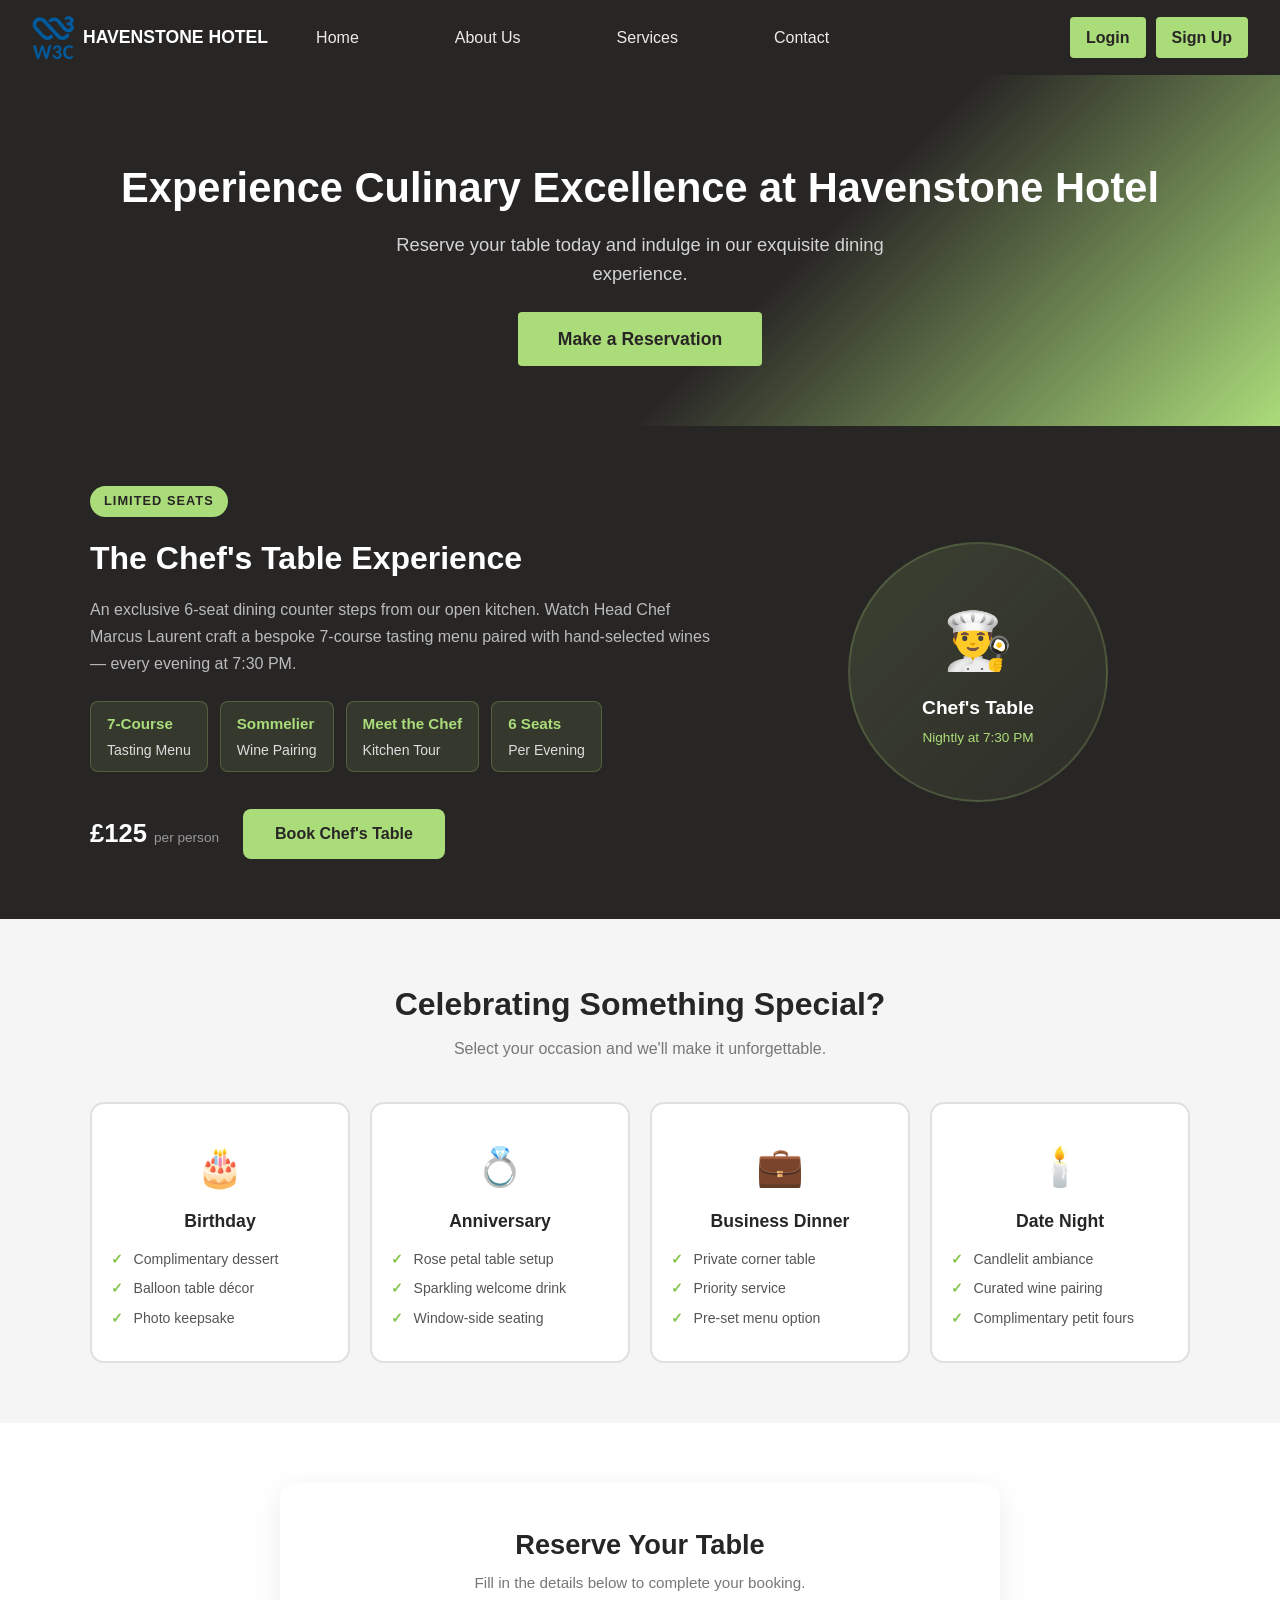
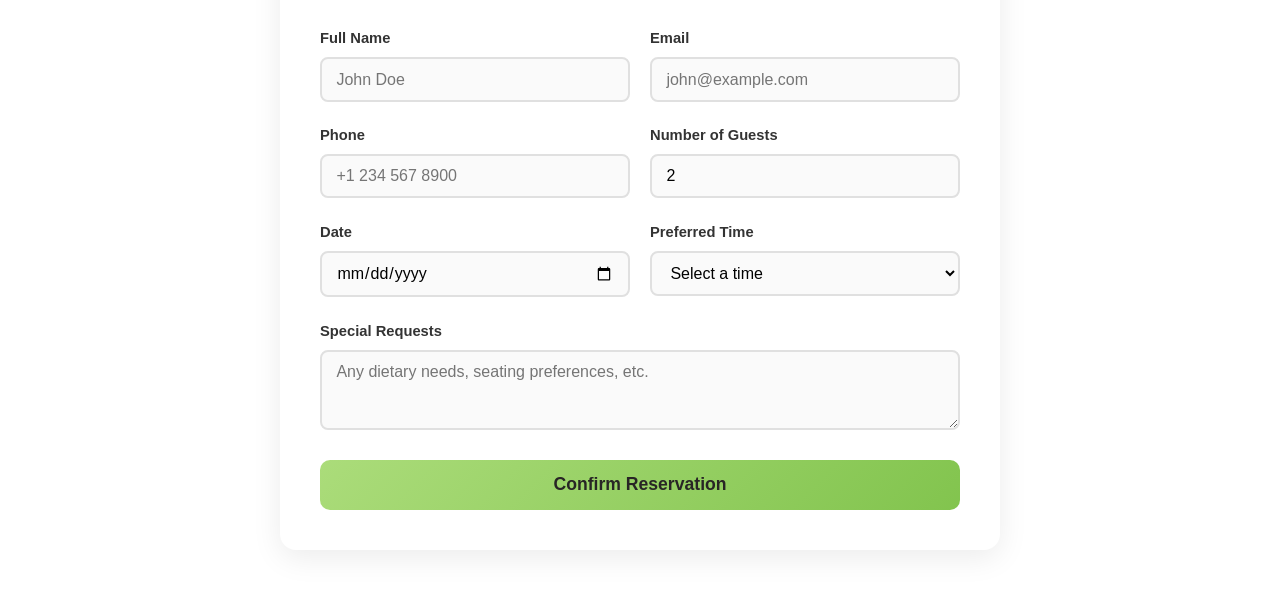
==== commit 9db8b079: "Update restaurant.html" ====
--- a/restaurant.html
+++ b/restaurant.html
@@ -309,10 +309,9 @@
     </script>
     <script src="nav.js"></script>
     <script src="auth.js"></script>
-    <script src="protected.js"></script>
-
+    <script src="public-auth.js"></script>
     
     
 </body>
 
-</html>+</html>
